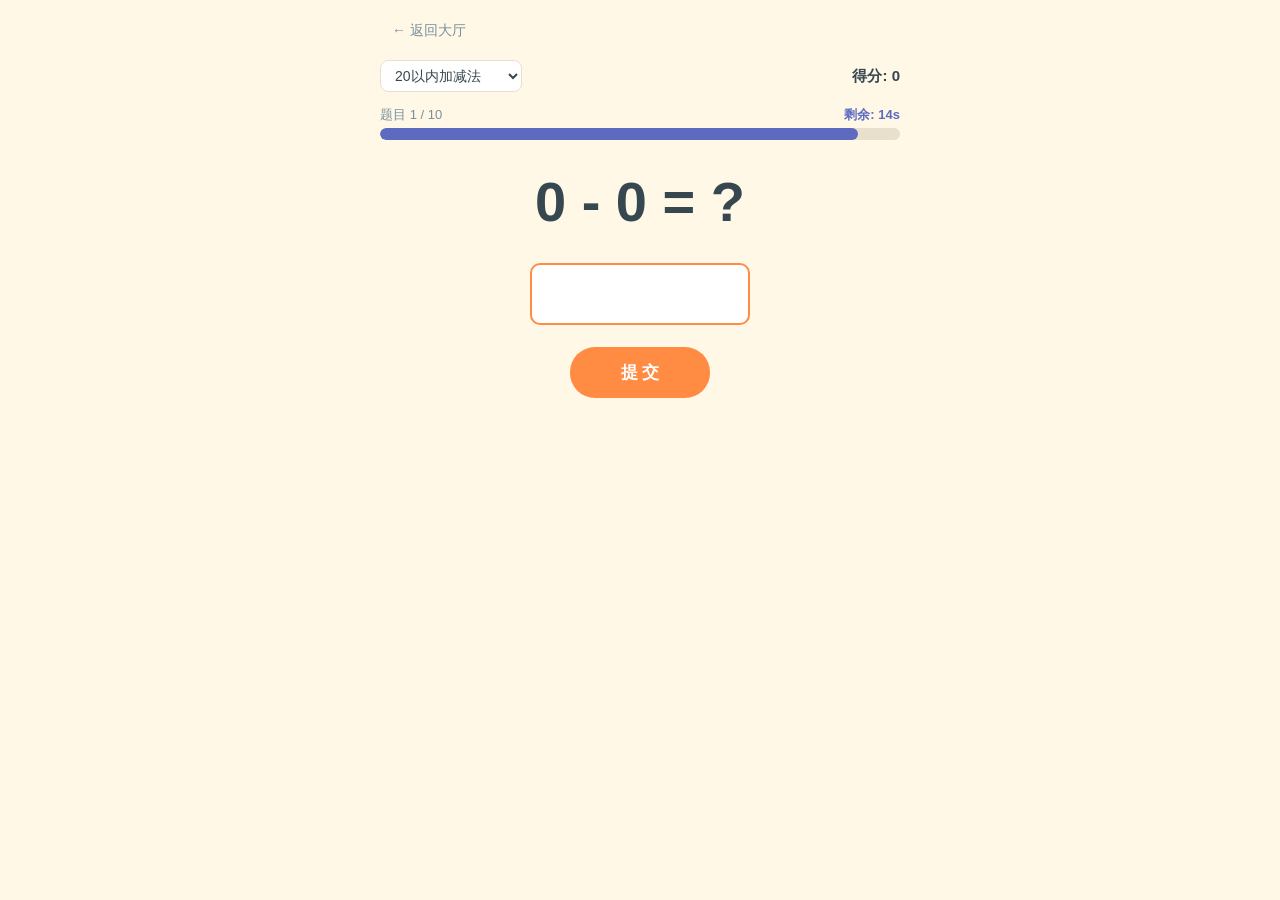
==== math-game/index.html @ 49f44d60 "refactor: restructure as multi-game web platform with shared framework" ====
<!DOCTYPE html>
<html lang="zh-CN">
<head>
<meta charset="UTF-8">
<meta name="viewport" content="width=device-width, initial-scale=1.0, maximum-scale=1.0, user-scalable=no, viewport-fit=cover">
<meta name="theme-color" content="#FFF8E7">
<title>20以内加减法</title>
<link rel="stylesheet" href="../assets/style.css">
<style>
  /* 数学游戏特有样式 */
  .num-input {
    font-family: "Comic Sans MS", "Segoe UI", "Microsoft YaHei UI", sans-serif;
  }
  .q-display {
    font-family: "Comic Sans MS", "Segoe UI", "Microsoft YaHei UI", sans-serif;
  }
</style>
</head>
<body>
  <div class="app">
    <div class="top">
      <a href="../index.html" class="back-btn">← 返回大厅</a>
    </div>
    <div class="top">
      <select id="modeSelect" class="mode-select">
        <option value="10以内加减法">10以内加减法</option>
        <option value="20以内加减法" selected>20以内加减法</option>
        <option value="20以内进位加法">20以内进位加法</option>
        <option value="20以内退位减法">20以内退位减法</option>
      </select>
      <div class="score-label">得分: <span id="score">0</span></div>
    </div>

    <div class="info">
      <div class="progress-info">题目 <span id="qIdx">1</span> / <span id="qTotal">10</span></div>
      <div class="time-info" id="timeInfo">剩余: 15s</div>
    </div>

    <div class="progress-bar">
      <div class="bar" id="bar"></div>
    </div>

    <div class="question q-display" id="question">17 + 3 = ?</div>

    <input id="answer" class="answer-input num-input" type="text" inputmode="numeric"
           autocomplete="off" pattern="[0-9]*" maxlength="3">

    <div class="submit-row">
      <button id="submitBtn" class="btn">提 交</button>
    </div>

    <div class="feedback" id="feedback"></div>

    <div class="bottom-row" id="bottomRow">
      <button id="restartBtn" class="btn green">再来一局</button>
      <button id="reviewBtn" class="btn blue">查看错题</button>
    </div>
  </div>

  <div class="modal-mask" id="modalMask">
    <div class="modal">
      <div class="modal-title" id="modalTitle">错题回顾</div>
      <div class="modal-list" id="modalList"></div>
      <div style="text-align:center;">
        <button id="modalCloseBtn" class="btn gray">关 闭</button>
      </div>
    </div>
  </div>

<script src="../assets/game.js"></script>
<script>
"use strict";

const Lib = window.GameLib;
const $ = Lib.$;
const randInt = Lib.randInt;
const AudioSystem = Lib.AudioSystem;
const FxSystem = Lib.FxSystem;
const TimerSystem = Lib.TimerSystem;
const ModalSystem = Lib.ModalSystem;
window.GameLib.bindGlobalEvents();

// ---- 数学游戏配置 ----
const CONFIG = {
  totalQuestions: 10,
  secondsPerQuestion: 15,
  scoreCorrect: 10,
  scoreBonusMax: 5,
};

const MODES = {
  "10以内加减法":   { max: 10, type: "any" },
  "20以内加减法":   { max: 20, type: "any" },
  "20以内进位加法": { max: 20, type: "carry_add" },
  "20以内退位减法": { max: 20, type: "borrow_sub" },
};

// ---- 状态 ----
const state = {
  mode: "20以内加减法",
  qIndex: 0,
  score: 0,
  currentAnswer: 0,
  currentQText: "",
  gameOver: false,
  wrongList: [],
  awaitingNext: false,
};

// ---- DOM ----
const modeSelect = $("modeSelect");
const scoreEl = $("score");
const qIdxEl = $("qIdx");
const qTotalEl = $("qTotal");
const timeInfo = $("timeInfo");
const bar = $("bar");
const questionEl = $("question");
const answerEl = $("answer");
const submitBtn = $("submitBtn");
const feedbackEl = $("feedback");
const bottomRow = $("bottomRow");
const restartBtn = $("restartBtn");
const reviewBtn = $("reviewBtn");
const modalMask = $("modalMask");
const modalTitle = $("modalTitle");
const modalList = $("modalList");
const modalCloseBtn = $("modalCloseBtn");

qTotalEl.textContent = CONFIG.totalQuestions;

// ---- 初始化特效与弹窗 ----
FxSystem.init(questionEl, answerEl);
ModalSystem.init(modalMask, modalTitle, modalList, modalCloseBtn);

// ---- 题目生成 ----
function genQuestion() {
  const cfg = MODES[state.mode];
  const maxN = cfg.max;
  const t = cfg.type;
  let a, b, ans, op;
  if (t === "any") {
    op = Math.random() < 0.5 ? "+" : "-";
    if (op === "+") {
      a = randInt(0, maxN);
      b = randInt(0, maxN - a);
      ans = a + b;
    } else {
      a = randInt(0, maxN);
      b = randInt(0, a);
      ans = a - b;
    }
  } else if (t === "carry_add") {
    a = randInt(1, 9);
    b = randInt(10 - a, 9);
    ans = a + b;
    op = "+";
  } else {
    const x = randInt(1, 8);
    a = 10 + x;
    b = randInt(x + 1, 9);
    ans = a - b;
    op = "-";
  }
  return { text: `${a} ${op} ${b} = ?`, answer: ans };
}

// ---- 游戏流程 ----
function newRound() {
  state.qIndex = 0;
  state.score = 0;
  state.wrongList = [];
  state.gameOver = false;
  state.awaitingNext = false;
  FxSystem.setGameOver(false);
  FxSystem.resetIdx();
  bottomRow.classList.remove("show");
  submitBtn.style.display = "";
  submitBtn.disabled = false;
  answerEl.disabled = false;
  updateScore();
  nextQuestion();
}

function nextQuestion() {
  if (state.qIndex >= CONFIG.totalQuestions) {
    finish();
    return;
  }
  state.qIndex++;
  qIdxEl.textContent = state.qIndex;
  feedbackEl.textContent = "";
  feedbackEl.className = "feedback";

  const q = genQuestion();
  state.currentQText = q.text;
  state.currentAnswer = q.answer;
  questionEl.textContent = q.text;
  questionEl.classList.remove("end-text");

  answerEl.value = "";
  answerEl.disabled = false;
  answerEl.className = "answer-input num-input";
  setTimeout(() => { if (!state.gameOver) answerEl.focus(); }, 50);

  timeInfo.classList.remove("warn", "blink");
  bar.style.width = "100%";
  bar.classList.remove("warn");

  TimerSystem.start(
    CONFIG.secondsPerQuestion,
    (left) => {
      const ratio = left / CONFIG.secondsPerQuestion;
      bar.style.width = (ratio * 100) + "%";
      timeInfo.textContent = `剩余: ${Math.ceil(left)}s`;
      if (left <= 5) {
        bar.classList.add("warn");
        timeInfo.classList.add("warn");
        timeInfo.classList.toggle("blink");
      } else {
        bar.classList.remove("warn");
        timeInfo.classList.remove("warn", "blink");
      }
    },
    () => timeout()
  );
}

function updateScore() { scoreEl.textContent = state.score; }

function submit() {
  if (state.gameOver || state.awaitingNext) return;
  const raw = answerEl.value.trim();
  if (raw === "") {
    feedbackEl.textContent = "请输入答案";
    feedbackEl.className = "feedback red";
    answerEl.focus();
    return;
  }
  if (!/^-?\d+$/.test(raw)) {
    feedbackEl.textContent = "请输入整数";
    feedbackEl.className = "feedback red";
    return;
  }
  const userAns = parseInt(raw, 10);

  TimerSystem.pause();
  state.awaitingNext = true;

  if (userAns === state.currentAnswer) {
    let bonus = 0;
    if (TimerSystem.remaining > 0) {
      bonus = Math.round(CONFIG.scoreBonusMax * (TimerSystem.remaining / CONFIG.secondsPerQuestion));
      bonus = Math.max(0, Math.min(CONFIG.scoreBonusMax, bonus));
    }
    const got = CONFIG.scoreCorrect + bonus;
    state.score += got;
    feedbackEl.textContent = `✅  正确!  +${got} 分`;
    feedbackEl.className = "feedback green";
    AudioSystem.correct();
    FxSystem.triggerCorrect();
  } else {
    feedbackEl.textContent = `❌  错误!  正确答案:${state.currentAnswer}`;
    feedbackEl.className = "feedback red";
    state.wrongList.push({
      q: state.currentQText,
      user: userAns,
      correct: state.currentAnswer,
    });
    AudioSystem.wrong();
    FxSystem.triggerWrong();
  }

  updateScore();
  answerEl.disabled = true;
  const resumeDelay = userAns === state.currentAnswer ? 1500 : 1800;
  setTimeout(() => {
    state.awaitingNext = false;
    nextQuestion();
  }, resumeDelay);
}

function timeout() {
  if (state.gameOver || state.awaitingNext) return;
  state.awaitingNext = true;
  feedbackEl.textContent = `⏰  超时!  正确答案:${state.currentAnswer}`;
  feedbackEl.className = "feedback red";
  state.wrongList.push({
    q: state.currentQText,
    user: null,
    correct: state.currentAnswer,
  });
  AudioSystem.wrong();
  FxSystem.triggerWrong();
  answerEl.disabled = true;
  setTimeout(() => {
    state.awaitingNext = false;
    nextQuestion();
  }, 1800);
}

function finish() {
  state.gameOver = true;
  FxSystem.setGameOver(true);
  TimerSystem.stop();
  FxSystem.clearAll();
  const full = CONFIG.totalQuestions * CONFIG.scoreCorrect;
  const percent = full ? Math.floor(state.score / full * 100) : 0;
  let comment;
  if (percent >= 90) comment = "太棒了!";
  else if (percent >= 60) comment = "不错,继续努力!";
  else comment = "加油,多练习会更好!";
  questionEl.textContent = "练习结束";
  questionEl.classList.add("end-text");
  feedbackEl.textContent = `总分 ${state.score} / ${full}    ${comment}`;
  feedbackEl.className = "feedback";
  timeInfo.textContent = "剩余: 0s";
  timeInfo.className = "time-info";
  bar.style.width = "0%";
  answerEl.disabled = true;
  submitBtn.style.display = "none";
  bottomRow.classList.add("show");
  reviewBtn.style.display = state.wrongList.length > 0 ? "" : "none";
}

// ---- 事件绑定 ----
submitBtn.addEventListener("click", () => { AudioSystem.ensure(); submit(); });
answerEl.addEventListener("keydown", (e) => {
  if (e.key === "Enter") {
    e.preventDefault();
    AudioSystem.ensure();
    submit();
  }
});
answerEl.addEventListener("input", (e) => {
  const v = e.target.value;
  const cleaned = v.replace(/[^\d]/g, "");
  if (v !== cleaned) e.target.value = cleaned;
});
modeSelect.addEventListener("change", () => {
  state.mode = modeSelect.value;
  newRound();
});
restartBtn.addEventListener("click", () => { AudioSystem.ensure(); newRound(); });
reviewBtn.addEventListener("click", () => ModalSystem.showWrong(state.wrongList));

// ---- 启动 ----
newRound();
</script>
</body>
</html>
---- assets/style.css ----
/* ============ 儿童启蒙小游戏 - 共享样式 ============ */
* { box-sizing: border-box; margin: 0; padding: 0; -webkit-tap-highlight-color: transparent; }
html, body {
  height: 100%;
  font-family: "Microsoft YaHei UI", "Segoe UI", "PingFang SC", "Hiragino Sans GB", sans-serif;
  background: #FFF8E7;
  color: #37474F;
  overflow: hidden;
  user-select: none;
  -webkit-user-select: none;
}
body {
  display: flex;
  flex-direction: column;
  align-items: center;
  min-height: 100vh;
  min-height: 100dvh;
  padding: env(safe-area-inset-top) 20px env(safe-area-inset-bottom);
}
.app {
  width: 100%;
  max-width: 520px;
  height: 100%;
  display: flex;
  flex-direction: column;
  padding: 8px 0;
}

/* 顶部:难度+得分 */
.top {
  display: flex;
  justify-content: space-between;
  align-items: center;
  margin-bottom: 6px;
}
.mode-select {
  font-family: inherit;
  font-size: 14px;
  padding: 6px 10px;
  border: 1px solid #E8E0CC;
  border-radius: 8px;
  background: #FFFFFF;
  color: #37474F;
  cursor: pointer;
  outline: none;
}
.score-label {
  font-size: 15px;
  font-weight: bold;
  color: #37474F;
}

/* 进度信息 */
.info {
  display: flex;
  justify-content: space-between;
  align-items: center;
  margin: 8px 0 4px;
  font-size: 13px;
}
.progress-info { color: #78909C; }
.time-info {
  color: #5C6BC0;
  font-weight: bold;
  transition: color 0.1s;
}
.time-info.warn { color: #F44336; }
.time-info.blink { color: #FFF8E7 !important; }

/* 进度条 */
.progress-bar {
  height: 12px;
  background: #E8E0CC;
  border-radius: 6px;
  overflow: hidden;
  margin-bottom: 24px;
}
.bar {
  height: 100%;
  background: #5C6BC0;
  border-radius: 6px;
  width: 100%;
  transition: width 0.15s linear, background 0.2s;
}
.bar.warn { background: #F44336; }

/* 题目 */
.question {
  font-family: "Comic Sans MS", "Segoe UI", "Microsoft YaHei UI", sans-serif;
  font-size: clamp(36px, 12vw, 56px);
  font-weight: bold;
  text-align: center;
  margin: 4px 0 28px;
  color: #37474F;
  min-height: 1.2em;
  line-height: 1.2;
}

/* 输入框 */
.answer-input {
  display: block;
  margin: 0 auto 22px;
  width: 70%;
  max-width: 220px;
  padding: 10px 12px;
  font-family: "Comic Sans MS", "Segoe UI", "Microsoft YaHei UI", sans-serif;
  font-size: clamp(24px, 7vw, 30px);
  text-align: center;
  border: 2px solid #E8E0CC;
  border-radius: 10px;
  background: #FFFFFF;
  color: #37474F;
  outline: none;
  transition: border-color 0.15s;
}
.answer-input:focus { border-color: #FF8C42; }
.answer-input.green { border-color: #4CAF50; }
.answer-input.red { border-color: #F44336; }

/* 按钮 */
.btn {
  display: inline-block;
  padding: 12px 32px;
  font-family: inherit;
  font-size: 16px;
  font-weight: bold;
  color: #FFFFFF;
  background: #FF8C42;
  border: none;
  border-radius: 25px;
  cursor: pointer;
  transition: background 0.12s, transform 0.08s;
  -webkit-appearance: none;
  appearance: none;
  min-width: 140px;
}
.btn:hover { background: #FF7A2E; }
.btn:active { background: #E6691C; transform: scale(0.96); }
.btn.green { background: #4CAF50; }
.btn.green:hover { background: #43A047; }
.btn.green:active { background: #388E3C; }
.btn.blue { background: #5C6BC0; }
.btn.blue:hover { background: #3F51B5; }
.btn.blue:active { background: #303F9F; }
.btn.gray { background: #78909C; }
.btn.gray:hover { background: #607D8B; }
.btn.gray:active { background: #546E7A; }
.btn[disabled] { opacity: 0.55; cursor: default; transform: none; }
.submit-row {
  display: flex;
  justify-content: center;
  margin-bottom: 16px;
}
.bottom-row {
  display: none;
  justify-content: center;
  gap: 16px;
  margin-top: 8px;
  flex-wrap: wrap;
}
.bottom-row.show { display: flex; }

/* 反馈 */
.feedback {
  text-align: center;
  font-size: 15px;
  font-weight: bold;
  min-height: 1.5em;
  color: #37474F;
}
.feedback.green { color: #4CAF50; }
.feedback.red { color: #F44336; }

/* 弹窗 */
.modal-mask {
  display: none;
  position: fixed;
  inset: 0;
  background: rgba(0, 0, 0, 0.45);
  z-index: 1000;
  align-items: center;
  justify-content: center;
  padding: 20px;
}
.modal-mask.show { display: flex; }
.modal {
  background: #FFF8E7;
  border-radius: 14px;
  padding: 18px 18px 16px;
  width: 100%;
  max-width: 420px;
  max-height: 80vh;
  overflow-y: auto;
}
.modal-title {
  font-size: 17px;
  font-weight: bold;
  text-align: center;
  margin-bottom: 12px;
  color: #37474F;
}
.modal-list { margin-bottom: 14px; }
.modal-item {
  padding: 8px 12px;
  border-radius: 6px;
  margin-bottom: 6px;
}
.modal-item:nth-child(odd) { background: #FFFFFF; }
.modal-item:nth-child(even) { background: #F5EFD8; }
.modal-item-q {
  font-size: 14px;
  font-weight: bold;
  color: #37474F;
}
.modal-item-a {
  font-size: 13px;
  color: #F44336;
  margin-top: 2px;
}

/* 特效 canvas */
#fxCanvas {
  position: fixed;
  inset: 0;
  width: 100vw;
  height: 100vh;
  pointer-events: none;
  z-index: 900;
  display: none;
}
#fxCanvas.show { display: block; }

/* 动画 */
.shake { animation: shake 0.6s ease; }
@keyframes shake {
  0%, 100% { transform: translateX(0); }
  10% { transform: translateX(-18px); }
  25% { transform: translateX(16px); }
  40% { transform: translateX(-12px); }
  55% { transform: translateX(10px); }
  70% { transform: translateX(-6px); }
  85% { transform: translateX(4px); }
}
.shake-small { animation: shakeSmall 0.55s ease; }
@keyframes shakeSmall {
  0%, 100% { transform: translateX(0); }
  15% { transform: translateX(-8px); }
  30% { transform: translateX(6px); }
  45% { transform: translateX(-5px); }
  60% { transform: translateX(4px); }
  80% { transform: translateX(-3px); }
}

/* 哭脸气泡 */
.bubble {
  position: absolute;
  background: #FFFFFF;
  border: 2px solid #F44336;
  border-radius: 50%;
  padding: 8px 14px;
  color: #F44336;
  font-weight: bold;
  font-size: 16px;
  pointer-events: none;
  z-index: 950;
  transform: translate(-50%, -100%);
}
.bubble::after {
  content: "";
  position: absolute;
  bottom: -10px;
  left: 50%;
  transform: translateX(-50%);
  border: 6px solid transparent;
  border-top-color: #F44336;
}

/* 大对勾 */
.big-check {
  position: fixed;
  top: 50%;
  left: 50%;
  transform: translate(-50%, -50%);
  font-size: 100px;
  color: #4CAF50;
  font-weight: bold;
  z-index: 950;
  pointer-events: none;
  animation: bounce 0.7s ease;
}
@keyframes bounce {
  0% { transform: translate(-50%, -50%) scale(0.3); }
  25% { transform: translate(-50%, -50%) scale(1.3); }
  50% { transform: translate(-50%, -50%) scale(0.85); }
  75% { transform: translate(-50%, -50%) scale(1.1); }
  100% { transform: translate(-50%, -50%) scale(1); }
}

/* 题目状态文字 */
.end-text { font-size: clamp(28px, 9vw, 40px); }

/* 首页游戏大厅卡片 */
.lobby {
  width: 100%;
  max-width: 520px;
  padding: 20px 0;
}
.lobby-title {
  text-align: center;
  font-size: clamp(24px, 7vw, 32px);
  font-weight: bold;
  color: #37474F;
  margin-bottom: 8px;
}
.lobby-sub {
  text-align: center;
  color: #78909C;
  font-size: 14px;
  margin-bottom: 28px;
}
.game-grid {
  display: grid;
  grid-template-columns: repeat(2, 1fr);
  gap: 16px;
  padding: 0 4px;
}
.game-card {
  display: flex;
  flex-direction: column;
  align-items: center;
  justify-content: center;
  padding: 28px 16px;
  background: #FFFFFF;
  border-radius: 16px;
  text-decoration: none;
  color: #37474F;
  box-shadow: 0 2px 12px rgba(180, 160, 120, 0.15);
  transition: transform 0.12s, box-shadow 0.12s;
  cursor: pointer;
  border: 2px solid transparent;
  min-height: 160px;
}
.game-card:hover {
  transform: translateY(-3px);
  box-shadow: 0 6px 20px rgba(180, 160, 120, 0.25);
  border-color: #FF8C42;
}
.game-card:active { transform: translateY(-1px); }
.game-card.disabled {
  opacity: 0.5;
  pointer-events: none;
  background: #F5EFD8;
}
.game-icon {
  font-size: 40px;
  margin-bottom: 10px;
}
.game-name {
  font-size: 16px;
  font-weight: bold;
  text-align: center;
  margin-bottom: 4px;
}
.game-desc {
  font-size: 12px;
  color: #78909C;
  text-align: center;
}
.back-btn {
  display: inline-flex;
  align-items: center;
  gap: 4px;
  padding: 6px 12px;
  font-size: 14px;
  color: #78909C;
  text-decoration: none;
  margin-bottom: 8px;
  border-radius: 8px;
  transition: background 0.1s;
}
.back-btn:hover { background: #F5EFD8; color: #37474F; }

/* 大屏适配 */
@media (min-width: 600px) {
  .app { padding: 16px 0; }
  .question { font-size: 56px; }
  .answer-input { font-size: 30px; padding: 12px 14px; }
  .btn { padding: 14px 40px; font-size: 17px; }
  .game-grid { grid-template-columns: repeat(3, 1fr); }
}
@media (min-width: 800px) {
  .game-grid { grid-template-columns: repeat(4, 1fr); }
}
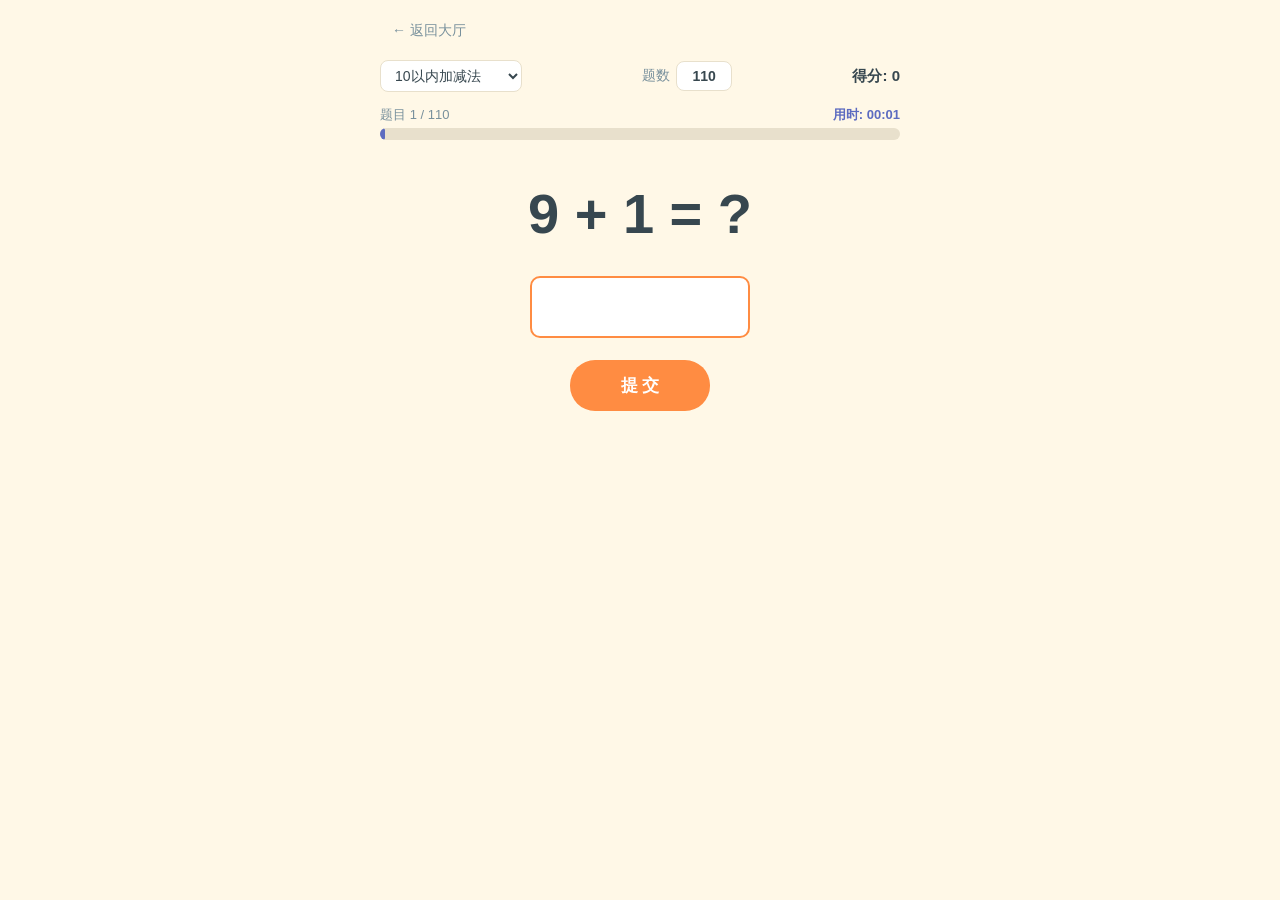
==== commit 8629b094: "20261109 修改网页版总时长、自定义题目数" ====
--- a/math-game/index.html
+++ b/math-game/index.html
@@ -14,6 +14,35 @@
   .q-display {
     font-family: "Comic Sans MS", "Segoe UI", "Microsoft YaHei UI", sans-serif;
   }
+  /* 题数自定义 */
+  .count-box {
+    display: flex;
+    align-items: center;
+    gap: 6px;
+    font-size: 14px;
+    color: #78909C;
+  }
+  .count-input {
+    width: 56px;
+    padding: 6px 4px;
+    font-family: inherit;
+    font-size: 14px;
+    font-weight: bold;
+    text-align: center;
+    color: #37474F;
+    background: #FFFFFF;
+    border: 1px solid #E8E0CC;
+    border-radius: 8px;
+    outline: none;
+  }
+  .count-input:focus { border-color: #FF8C42; }
+  .count-note {
+    font-size: 12px;
+    color: #FF8C42;
+    text-align: center;
+    min-height: 1.2em;
+    margin: -14px 0 12px;
+  }
 </style>
 </head>
 <body>
@@ -23,22 +52,29 @@
     </div>
     <div class="top">
       <select id="modeSelect" class="mode-select">
-        <option value="10以内加减法">10以内加减法</option>
-        <option value="20以内加减法" selected>20以内加减法</option>
+        <option value="10以内加减法" selected>10以内加减法</option>
+        <option value="20以内加减法">20以内加减法</option>
         <option value="20以内进位加法">20以内进位加法</option>
         <option value="20以内退位减法">20以内退位减法</option>
       </select>
+      <div class="count-box">
+        题数
+        <input id="countInput" class="count-input" type="text" inputmode="numeric"
+               autocomplete="off" pattern="[0-9]*" maxlength="3" value="110">
+      </div>
       <div class="score-label">得分: <span id="score">0</span></div>
     </div>
 
     <div class="info">
-      <div class="progress-info">题目 <span id="qIdx">1</span> / <span id="qTotal">10</span></div>
-      <div class="time-info" id="timeInfo">剩余: 15s</div>
+      <div class="progress-info">题目 <span id="qIdx">1</span> / <span id="qTotal">110</span></div>
+      <div class="time-info" id="timeInfo">用时: 00:00</div>
     </div>
 
     <div class="progress-bar">
-      <div class="bar" id="bar"></div>
-    </div>
+      <div class="bar" id="bar" style="width:0%"></div>
+    </div>
+
+    <div class="count-note" id="countNote"></div>
 
     <div class="question q-display" id="question">17 + 3 = ?</div>
 
@@ -82,10 +118,10 @@
 
 // ---- 数学游戏配置 ----
 const CONFIG = {
-  totalQuestions: 10,
-  secondsPerQuestion: 15,
+  defaultCount: 110,      // 默认题目数
+  minCount: 1,
+  maxCount: 999,
   scoreCorrect: 10,
-  scoreBonusMax: 5,
 };
 
 const MODES = {
@@ -97,7 +133,9 @@
 
 // ---- 状态 ----
 const state = {
-  mode: "20以内加减法",
+  mode: "10以内加减法",
+  total: 0,               // 本局实际题目数
+  questions: [],          // 本局题目(乱序、不重复)
   qIndex: 0,
   score: 0,
   currentAnswer: 0,
@@ -105,6 +143,9 @@
   gameOver: false,
   wrongList: [],
   awaitingNext: false,
+  startAt: 0,             // 本局开始时间戳(ms)
+  elapsedMs: 0,           // 本局已用时长(ms)
+  clockJob: null,         // 总时长刷新任务
 };
 
 // ---- DOM ----
@@ -125,47 +166,84 @@
 const modalTitle = $("modalTitle");
 const modalList = $("modalList");
 const modalCloseBtn = $("modalCloseBtn");
-
-qTotalEl.textContent = CONFIG.totalQuestions;
+const countInput = $("countInput");
+const countNote = $("countNote");
+
+// ---- 生成某模式的全部不重复题目池 ----
+function buildPool(modeName) {
+  const cfg = MODES[modeName];
+  const maxN = cfg.max;
+  const t = cfg.type;
+  const seen = new Set();
+  const pool = [];
+  function push(text, ans) {
+    if (seen.has(text)) return;
+    seen.add(text);
+    pool.push({ text: text, answer: ans });
+  }
+  if (t === "any") {
+    for (let a = 0; a <= maxN; a++) {
+      for (let b = 0; a + b <= maxN; b++) {
+        push(`${a} + ${b} = ?`, a + b);
+      }
+    }
+    for (let a = 0; a <= maxN; a++) {
+      for (let b = 0; b <= a; b++) {
+        push(`${a} - ${b} = ?`, a - b);
+      }
+    }
+  } else if (t === "carry_add") {
+    // 进位加法:两个一位数相加,和满十(即需进位)
+    for (let a = 1; a <= 9; a++) {
+      for (let b = 10 - a; b <= 9; b++) {
+        push(`${a} + ${b} = ?`, a + b);
+      }
+    }
+  } else {
+    // 退位减法:十几减一位数,个位不够减(即需退位)
+    for (let u = 0; u <= 9; u++) {
+      const a = 10 + u;
+      for (let b = u + 1; b <= 9; b++) {
+        push(`${a} - ${b} = ?`, a - b);
+      }
+    }
+  }
+  return pool;
+}
+
+// ---- 洗牌(Fisher-Yates) ----
+function shuffle(arr) {
+  const a = arr.slice();
+  for (let i = a.length - 1; i > 0; i--) {
+    const j = randInt(0, i);
+    const tmp = a[i]; a[i] = a[j]; a[j] = tmp;
+  }
+  return a;
+}
 
 // ---- 初始化特效与弹窗 ----
 FxSystem.init(questionEl, answerEl);
 ModalSystem.init(modalMask, modalTitle, modalList, modalCloseBtn);
 
-// ---- 题目生成 ----
-function genQuestion() {
-  const cfg = MODES[state.mode];
-  const maxN = cfg.max;
-  const t = cfg.type;
-  let a, b, ans, op;
-  if (t === "any") {
-    op = Math.random() < 0.5 ? "+" : "-";
-    if (op === "+") {
-      a = randInt(0, maxN);
-      b = randInt(0, maxN - a);
-      ans = a + b;
-    } else {
-      a = randInt(0, maxN);
-      b = randInt(0, a);
-      ans = a - b;
-    }
-  } else if (t === "carry_add") {
-    a = randInt(1, 9);
-    b = randInt(10 - a, 9);
-    ans = a + b;
-    op = "+";
-  } else {
-    const x = randInt(1, 8);
-    a = 10 + x;
-    b = randInt(x + 1, 9);
-    ans = a - b;
-    op = "-";
-  }
-  return { text: `${a} ${op} ${b} = ?`, answer: ans };
-}
-
 // ---- 游戏流程 ----
 function newRound() {
+  // 读取自定义题数
+  let n = parseInt(countInput.value, 10);
+  if (isNaN(n) || n < CONFIG.minCount) n = CONFIG.defaultCount;
+  if (n > CONFIG.maxCount) n = CONFIG.maxCount;
+
+  // 生成不重复题库,随机顺序,取前 n 道
+  const pool = buildPool(state.mode);
+  if (n > pool.length) {
+    countNote.textContent = `该模式共有 ${pool.length} 道不重复题目,已自动调整为 ${pool.length} 题`;
+    n = pool.length;
+  } else {
+    countNote.textContent = "";
+  }
+  countInput.value = n;
+
+  state.total = n;
+  state.questions = shuffle(pool).slice(0, n);
   state.qIndex = 0;
   state.score = 0;
   state.wrongList = [];
@@ -177,21 +255,23 @@
   submitBtn.style.display = "";
   submitBtn.disabled = false;
   answerEl.disabled = false;
+  qTotalEl.textContent = state.total;
   updateScore();
+  startClock();
   nextQuestion();
 }
 
 function nextQuestion() {
-  if (state.qIndex >= CONFIG.totalQuestions) {
+  if (state.qIndex >= state.total) {
     finish();
     return;
   }
+  const q = state.questions[state.qIndex];
   state.qIndex++;
   qIdxEl.textContent = state.qIndex;
   feedbackEl.textContent = "";
   feedbackEl.className = "feedback";
 
-  const q = genQuestion();
   state.currentQText = q.text;
   state.currentAnswer = q.answer;
   questionEl.textContent = q.text;
@@ -202,30 +282,42 @@
   answerEl.className = "answer-input num-input";
   setTimeout(() => { if (!state.gameOver) answerEl.focus(); }, 50);
 
-  timeInfo.classList.remove("warn", "blink");
-  bar.style.width = "100%";
-  bar.classList.remove("warn");
-
-  TimerSystem.start(
-    CONFIG.secondsPerQuestion,
-    (left) => {
-      const ratio = left / CONFIG.secondsPerQuestion;
-      bar.style.width = (ratio * 100) + "%";
-      timeInfo.textContent = `剩余: ${Math.ceil(left)}s`;
-      if (left <= 5) {
-        bar.classList.add("warn");
-        timeInfo.classList.add("warn");
-        timeInfo.classList.toggle("blink");
-      } else {
-        bar.classList.remove("warn");
-        timeInfo.classList.remove("warn", "blink");
-      }
-    },
-    () => timeout()
-  );
+  // 进度条按已作答题目占比显示
+  const ratio = state.total ? (state.qIndex / state.total) : 0;
+  bar.style.width = (ratio * 100) + "%";
 }
 
 function updateScore() { scoreEl.textContent = state.score; }
+
+// ---- 总用时计时 ----
+function fmtTime(ms) {
+  const total = Math.floor(ms / 1000);
+  const m = Math.floor(total / 60);
+  const s = total % 60;
+  return (m < 10 ? "0" + m : m) + ":" + (s < 10 ? "0" + s : s);
+}
+
+function startClock() {
+  stopClock();
+  state.startAt = Date.now();
+  state.elapsedMs = 0;
+  timeInfo.className = "time-info";
+  timeInfo.textContent = "用时: 00:00";
+  const tick = () => {
+    if (state.gameOver) return;
+    state.elapsedMs = Date.now() - state.startAt;
+    timeInfo.textContent = "用时: " + fmtTime(state.elapsedMs);
+    state.clockJob = setTimeout(tick, 500);
+  };
+  state.clockJob = setTimeout(tick, 500);
+}
+
+function stopClock() {
+  if (state.clockJob) {
+    clearTimeout(state.clockJob);
+    state.clockJob = null;
+  }
+}
 
 function submit() {
   if (state.gameOver || state.awaitingNext) return;
@@ -243,18 +335,11 @@
   }
   const userAns = parseInt(raw, 10);
 
-  TimerSystem.pause();
   state.awaitingNext = true;
 
   if (userAns === state.currentAnswer) {
-    let bonus = 0;
-    if (TimerSystem.remaining > 0) {
-      bonus = Math.round(CONFIG.scoreBonusMax * (TimerSystem.remaining / CONFIG.secondsPerQuestion));
-      bonus = Math.max(0, Math.min(CONFIG.scoreBonusMax, bonus));
-    }
-    const got = CONFIG.scoreCorrect + bonus;
-    state.score += got;
-    feedbackEl.textContent = `✅  正确!  +${got} 分`;
+    state.score += CONFIG.scoreCorrect;
+    feedbackEl.textContent = `✅  正确!  +${CONFIG.scoreCorrect} 分`;
     feedbackEl.className = "feedback green";
     AudioSystem.correct();
     FxSystem.triggerCorrect();
@@ -272,50 +357,37 @@
 
   updateScore();
   answerEl.disabled = true;
-  const resumeDelay = userAns === state.currentAnswer ? 1500 : 1800;
+  const resumeDelay = userAns === state.currentAnswer ? 1000 : 1800;
   setTimeout(() => {
     state.awaitingNext = false;
     nextQuestion();
   }, resumeDelay);
 }
 
-function timeout() {
-  if (state.gameOver || state.awaitingNext) return;
-  state.awaitingNext = true;
-  feedbackEl.textContent = `⏰  超时!  正确答案:${state.currentAnswer}`;
-  feedbackEl.className = "feedback red";
-  state.wrongList.push({
-    q: state.currentQText,
-    user: null,
-    correct: state.currentAnswer,
-  });
-  AudioSystem.wrong();
-  FxSystem.triggerWrong();
-  answerEl.disabled = true;
-  setTimeout(() => {
-    state.awaitingNext = false;
-    nextQuestion();
-  }, 1800);
-}
-
 function finish() {
   state.gameOver = true;
   FxSystem.setGameOver(true);
-  TimerSystem.stop();
+  stopClock();
+  // 定格最终用时
+  state.elapsedMs = Date.now() - state.startAt;
+  const durationStr = fmtTime(state.elapsedMs);
   FxSystem.clearAll();
-  const full = CONFIG.totalQuestions * CONFIG.scoreCorrect;
+  const full = state.total * CONFIG.scoreCorrect;
   const percent = full ? Math.floor(state.score / full * 100) : 0;
+  const rightCount = state.total - state.wrongList.length;
   let comment;
   if (percent >= 90) comment = "太棒了!";
   else if (percent >= 60) comment = "不错,继续努力!";
   else comment = "加油,多练习会更好!";
   questionEl.textContent = "练习结束";
   questionEl.classList.add("end-text");
-  feedbackEl.textContent = `总分 ${state.score} / ${full}    ${comment}`;
+  feedbackEl.innerHTML =
+    `总分 ${state.score} / ${full}    ${comment}<br>` +
+    `答对 ${rightCount} / ${state.total}    总用时 ${durationStr}`;
   feedbackEl.className = "feedback";
-  timeInfo.textContent = "剩余: 0s";
+  timeInfo.textContent = "用时: " + durationStr;
   timeInfo.className = "time-info";
-  bar.style.width = "0%";
+  bar.style.width = "100%";
   answerEl.disabled = true;
   submitBtn.style.display = "none";
   bottomRow.classList.add("show");
@@ -340,6 +412,21 @@
   state.mode = modeSelect.value;
   newRound();
 });
+// 题数输入:只允许数字;回车或失焦时以新题数开始新一局
+countInput.addEventListener("input", (e) => {
+  const v = e.target.value;
+  const cleaned = v.replace(/[^\d]/g, "");
+  if (v !== cleaned) e.target.value = cleaned;
+});
+countInput.addEventListener("keydown", (e) => {
+  if (e.key === "Enter") {
+    e.preventDefault();
+    // 失焦触发 change 事件,由 change 统一重开一局
+    countInput.blur();
+    answerEl.focus();
+  }
+});
+countInput.addEventListener("change", () => { newRound(); });
 restartBtn.addEventListener("click", () => { AudioSystem.ensure(); newRound(); });
 reviewBtn.addEventListener("click", () => ModalSystem.showWrong(state.wrongList));
 
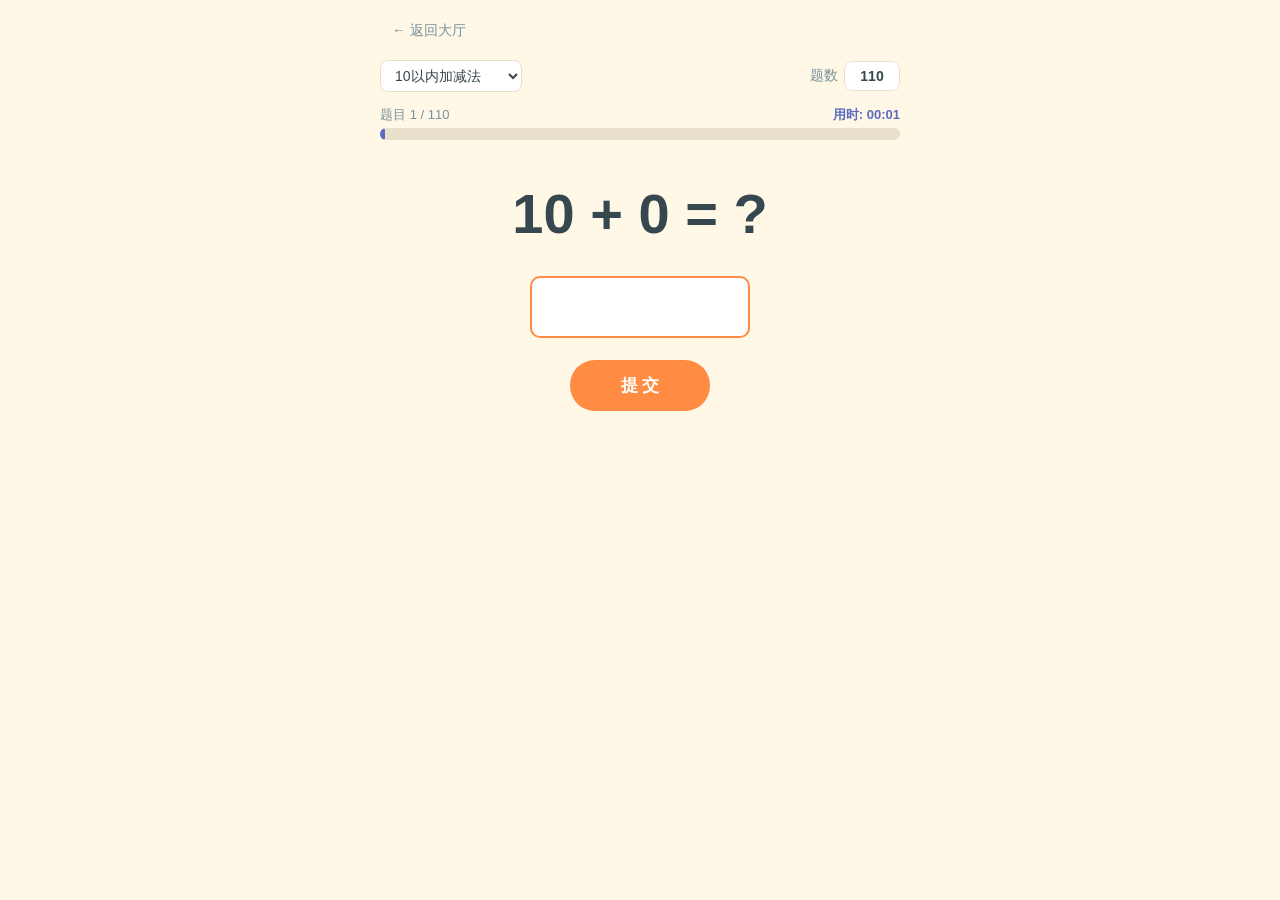
==== commit 093b1551: "Update index.html" ====
--- a/math-game/index.html
+++ b/math-game/index.html
@@ -62,7 +62,6 @@
         <input id="countInput" class="count-input" type="text" inputmode="numeric"
                autocomplete="off" pattern="[0-9]*" maxlength="3" value="110">
       </div>
-      <div class="score-label">得分: <span id="score">0</span></div>
     </div>
 
     <div class="info">
@@ -121,7 +120,6 @@
   defaultCount: 110,      // 默认题目数
   minCount: 1,
   maxCount: 999,
-  scoreCorrect: 10,
 };
 
 const MODES = {
@@ -137,11 +135,12 @@
   total: 0,               // 本局实际题目数
   questions: [],          // 本局题目(乱序、不重复)
   qIndex: 0,
-  score: 0,
+  retries: 0,             // 当前题目答错次数
+  wrongTimes: 0,          // 本局累计答错次数
   currentAnswer: 0,
   currentQText: "",
   gameOver: false,
-  wrongList: [],
+  wrongList: [],          // 需要重做的题(首次答错)
   awaitingNext: false,
   startAt: 0,             // 本局开始时间戳(ms)
   elapsedMs: 0,           // 本局已用时长(ms)
@@ -150,7 +149,6 @@
 
 // ---- DOM ----
 const modeSelect = $("modeSelect");
-const scoreEl = $("score");
 const qIdxEl = $("qIdx");
 const qTotalEl = $("qTotal");
 const timeInfo = $("timeInfo");
@@ -245,7 +243,8 @@
   state.total = n;
   state.questions = shuffle(pool).slice(0, n);
   state.qIndex = 0;
-  state.score = 0;
+  state.retries = 0;
+  state.wrongTimes = 0;
   state.wrongList = [];
   state.gameOver = false;
   state.awaitingNext = false;
@@ -256,7 +255,6 @@
   submitBtn.disabled = false;
   answerEl.disabled = false;
   qTotalEl.textContent = state.total;
-  updateScore();
   startClock();
   nextQuestion();
 }
@@ -286,8 +284,6 @@
   const ratio = state.total ? (state.qIndex / state.total) : 0;
   bar.style.width = (ratio * 100) + "%";
 }
-
-function updateScore() { scoreEl.textContent = state.score; }
 
 // ---- 总用时计时 ----
 function fmtTime(ms) {
@@ -335,31 +331,38 @@
   }
   const userAns = parseInt(raw, 10);
 
-  state.awaitingNext = true;
-
-  if (userAns === state.currentAnswer) {
-    state.score += CONFIG.scoreCorrect;
-    feedbackEl.textContent = `✅  正确!  +${CONFIG.scoreCorrect} 分`;
-    feedbackEl.className = "feedback green";
-    AudioSystem.correct();
-    FxSystem.triggerCorrect();
-  } else {
-    feedbackEl.textContent = `❌  错误!  正确答案:${state.currentAnswer}`;
+  if (userAns !== state.currentAnswer) {
+    // 答错:只提醒,不提交,清空让用户重答
+    state.wrongTimes++;
+    if (state.retries === 0) {
+      // 首次答错记录到错题本
+      state.wrongList.push({
+        q: state.currentQText,
+        user: userAns,
+        correct: state.currentAnswer,
+      });
+    }
+    state.retries++;
+    feedbackEl.textContent = "❌  答案不对,再想想~";
     feedbackEl.className = "feedback red";
-    state.wrongList.push({
-      q: state.currentQText,
-      user: userAns,
-      correct: state.currentAnswer,
-    });
     AudioSystem.wrong();
     FxSystem.triggerWrong();
-  }
-
-  updateScore();
+    answerEl.value = "";
+    answerEl.focus();
+    return;
+  }
+
+  // 答对:提交,进入下一题
+  state.awaitingNext = true;
+  feedbackEl.textContent = "✅  正确!";
+  feedbackEl.className = "feedback green";
+  AudioSystem.correct();
+  FxSystem.triggerCorrect();
   answerEl.disabled = true;
-  const resumeDelay = userAns === state.currentAnswer ? 1000 : 1800;
+  const resumeDelay = 1000;
   setTimeout(() => {
     state.awaitingNext = false;
+    state.retries = 0;
     nextQuestion();
   }, resumeDelay);
 }
@@ -372,9 +375,8 @@
   state.elapsedMs = Date.now() - state.startAt;
   const durationStr = fmtTime(state.elapsedMs);
   FxSystem.clearAll();
-  const full = state.total * CONFIG.scoreCorrect;
-  const percent = full ? Math.floor(state.score / full * 100) : 0;
-  const rightCount = state.total - state.wrongList.length;
+  const firstRight = state.total - state.wrongList.length;
+  const percent = state.total ? Math.floor(firstRight / state.total * 100) : 0;
   let comment;
   if (percent >= 90) comment = "太棒了!";
   else if (percent >= 60) comment = "不错,继续努力!";
@@ -382,8 +384,8 @@
   questionEl.textContent = "练习结束";
   questionEl.classList.add("end-text");
   feedbackEl.innerHTML =
-    `总分 ${state.score} / ${full}    ${comment}<br>` +
-    `答对 ${rightCount} / ${state.total}    总用时 ${durationStr}`;
+    `一次答对 ${firstRight} / ${state.total}(${percent}%)    ${comment}<br>` +
+    `答错次数 ${state.wrongTimes}    总用时 ${durationStr}`;
   feedbackEl.className = "feedback";
   timeInfo.textContent = "用时: " + durationStr;
   timeInfo.className = "time-info";
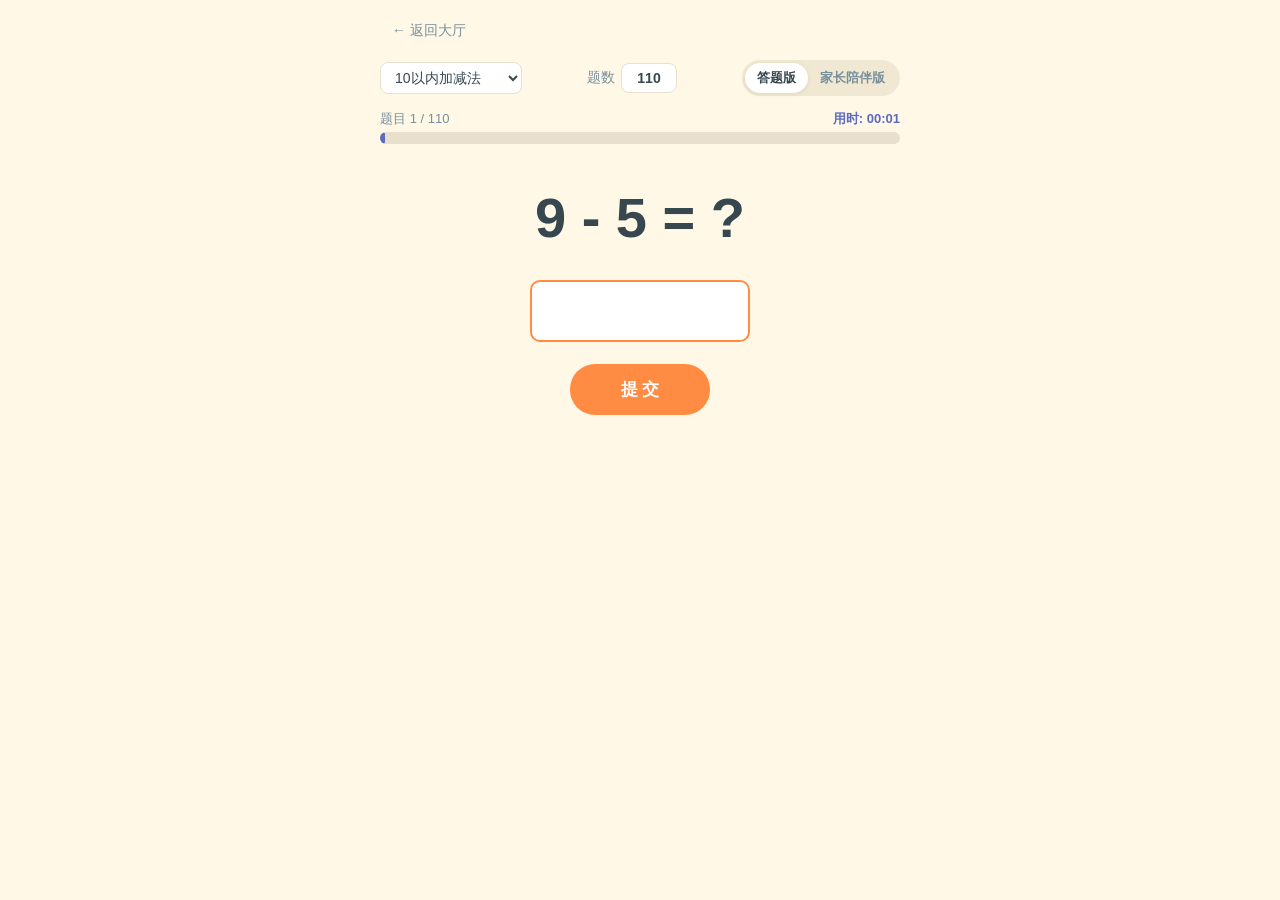
==== commit a91094e7: "2026.11.10增加家长陪伴版" ====
--- a/math-game/index.html
+++ b/math-game/index.html
@@ -43,6 +43,45 @@
     min-height: 1.2em;
     margin: -14px 0 12px;
   }
+  /* 答题版 / 家长陪伴版 分段切换 */
+  .top-controls { flex-wrap: wrap; gap: 8px; }
+  .seg {
+    display: inline-flex;
+    background: #F0E8D2;
+    border-radius: 18px;
+    padding: 3px;
+  }
+  .seg-btn {
+    font-family: inherit;
+    font-size: 13px;
+    font-weight: bold;
+    color: #78909C;
+    background: transparent;
+    border: none;
+    border-radius: 15px;
+    padding: 6px 12px;
+    cursor: pointer;
+    transition: background 0.12s, color 0.12s;
+    white-space: nowrap;
+  }
+  .seg-btn.active {
+    background: #FFFFFF;
+    color: #37474F;
+    box-shadow: 0 1px 4px rgba(180, 160, 120, 0.25);
+  }
+  /* 家长陪伴版:隐藏输入框,放大算式并垂直居中 */
+  .app.parent-mode .question {
+    font-size: clamp(44px, 14vw, 68px);
+    margin: 0;
+    flex: 1;
+    display: flex;
+    align-items: center;
+    justify-content: center;
+  }
+  .app.parent-mode .submit-row { margin-bottom: 28px; }
+  .app.parent-mode .question.end-text {
+    font-size: clamp(28px, 9vw, 40px);
+  }
 </style>
 </head>
 <body>
@@ -50,7 +89,7 @@
     <div class="top">
       <a href="../index.html" class="back-btn">← 返回大厅</a>
     </div>
-    <div class="top">
+    <div class="top top-controls">
       <select id="modeSelect" class="mode-select">
         <option value="10以内加减法" selected>10以内加减法</option>
         <option value="20以内加减法">20以内加减法</option>
@@ -62,6 +101,10 @@
         <input id="countInput" class="count-input" type="text" inputmode="numeric"
                autocomplete="off" pattern="[0-9]*" maxlength="3" value="110">
       </div>
+      <div class="seg" id="playSeg">
+        <button id="segAnswer" class="seg-btn active" type="button">答题版</button>
+        <button id="segParent" class="seg-btn" type="button">家长陪伴版</button>
+      </div>
     </div>
 
     <div class="info">
@@ -132,6 +175,7 @@
 // ---- 状态 ----
 const state = {
   mode: "10以内加减法",
+  playMode: "answer",     // "answer"=答题版 | "parent"=家长陪伴版
   total: 0,               // 本局实际题目数
   questions: [],          // 本局题目(乱序、不重复)
   qIndex: 0,
@@ -166,6 +210,19 @@
 const modalCloseBtn = $("modalCloseBtn");
 const countInput = $("countInput");
 const countNote = $("countNote");
+const segAnswer = $("segAnswer");
+const segParent = $("segParent");
+const appEl = document.querySelector(".app");
+
+// 切换 答题版 / 家长陪伴版 的界面表现
+function applyPlayMode() {
+  const parent = state.playMode === "parent";
+  appEl.classList.toggle("parent-mode", parent);
+  segAnswer.classList.toggle("active", !parent);
+  segParent.classList.toggle("active", parent);
+  submitBtn.textContent = parent ? "下一题 →" : "提 交";
+  answerEl.style.display = parent ? "none" : "";
+}
 
 // ---- 生成某模式的全部不重复题目池 ----
 function buildPool(modeName) {
@@ -250,6 +307,7 @@
   state.awaitingNext = false;
   FxSystem.setGameOver(false);
   FxSystem.resetIdx();
+  applyPlayMode();
   bottomRow.classList.remove("show");
   submitBtn.style.display = "";
   submitBtn.disabled = false;
@@ -272,13 +330,18 @@
 
   state.currentQText = q.text;
   state.currentAnswer = q.answer;
-  questionEl.textContent = q.text;
+  // 家长陪伴版只出示算式本身,去掉末尾的 "= ?"
+  questionEl.textContent = state.playMode === "parent"
+    ? q.text.replace(/\s*=\s*\?\s*$/, "")
+    : q.text;
   questionEl.classList.remove("end-text");
 
   answerEl.value = "";
   answerEl.disabled = false;
   answerEl.className = "answer-input num-input";
-  setTimeout(() => { if (!state.gameOver) answerEl.focus(); }, 50);
+  if (state.playMode !== "parent") {
+    setTimeout(() => { if (!state.gameOver) answerEl.focus(); }, 50);
+  }
 
   // 进度条按已作答题目占比显示
   const ratio = state.total ? (state.qIndex / state.total) : 0;
@@ -317,6 +380,13 @@
 
 function submit() {
   if (state.gameOver || state.awaitingNext) return;
+
+  // 家长陪伴版:系统不判定,直接下一题
+  if (state.playMode === "parent") {
+    nextQuestion();
+    return;
+  }
+
   const raw = answerEl.value.trim();
   if (raw === "") {
     feedbackEl.textContent = "请输入答案";
@@ -375,17 +445,22 @@
   state.elapsedMs = Date.now() - state.startAt;
   const durationStr = fmtTime(state.elapsedMs);
   FxSystem.clearAll();
-  const firstRight = state.total - state.wrongList.length;
-  const percent = state.total ? Math.floor(firstRight / state.total * 100) : 0;
-  let comment;
-  if (percent >= 90) comment = "太棒了!";
-  else if (percent >= 60) comment = "不错,继续努力!";
-  else comment = "加油,多练习会更好!";
   questionEl.textContent = "练习结束";
   questionEl.classList.add("end-text");
-  feedbackEl.innerHTML =
-    `一次答对 ${firstRight} / ${state.total}(${percent}%)    ${comment}<br>` +
-    `答错次数 ${state.wrongTimes}    总用时 ${durationStr}`;
+  if (state.playMode === "parent") {
+    // 家长陪伴版:无判定统计,只列题数和总用时
+    feedbackEl.innerHTML = `共 ${state.total} 道题 · 总用时 ${durationStr}`;
+  } else {
+    const firstRight = state.total - state.wrongList.length;
+    const percent = state.total ? Math.floor(firstRight / state.total * 100) : 0;
+    let comment;
+    if (percent >= 90) comment = "太棒了!";
+    else if (percent >= 60) comment = "不错,继续努力!";
+    else comment = "加油,多练习会更好!";
+    feedbackEl.innerHTML =
+      `一次答对 ${firstRight} / ${state.total}(${percent}%)    ${comment}<br>` +
+      `答错次数 ${state.wrongTimes}    总用时 ${durationStr}`;
+  }
   feedbackEl.className = "feedback";
   timeInfo.textContent = "用时: " + durationStr;
   timeInfo.className = "time-info";
@@ -393,7 +468,28 @@
   answerEl.disabled = true;
   submitBtn.style.display = "none";
   bottomRow.classList.add("show");
-  reviewBtn.style.display = state.wrongList.length > 0 ? "" : "none";
+  if (state.playMode === "parent") {
+    reviewBtn.textContent = "查看题目列表";
+    reviewBtn.style.display = "";
+  } else {
+    reviewBtn.textContent = "查看错题";
+    reviewBtn.style.display = state.wrongList.length > 0 ? "" : "none";
+  }
+}
+
+// 家长陪伴版:按出题顺序列出本局全部算式及答案
+function showAllQuestions() {
+  modalTitle.textContent = "题目列表  (共 " + state.questions.length + " 题)";
+  modalList.innerHTML = "";
+  state.questions.forEach((q, i) => {
+    const div = document.createElement("div");
+    div.className = "modal-item";
+    div.innerHTML =
+      '<div class="modal-item-q">' + (i + 1) + '.  ' + q.text.replace(/\s*=\s*\?\s*$/, "") + '</div>' +
+      '<div class="modal-item-a" style="color:#4CAF50;">答案: ' + q.answer + '</div>';
+    modalList.appendChild(div);
+  });
+  modalMask.classList.add("show");
 }
 
 // ---- 事件绑定 ----
@@ -430,7 +526,31 @@
 });
 countInput.addEventListener("change", () => { newRound(); });
 restartBtn.addEventListener("click", () => { AudioSystem.ensure(); newRound(); });
-reviewBtn.addEventListener("click", () => ModalSystem.showWrong(state.wrongList));
+reviewBtn.addEventListener("click", () => {
+  if (state.playMode === "parent") showAllQuestions();
+  else ModalSystem.showWrong(state.wrongList);
+});
+// 分段控件:切换答题版/家长陪伴版,立即重开一局
+segAnswer.addEventListener("click", () => {
+  if (state.playMode === "answer") return;
+  state.playMode = "answer";
+  newRound();
+});
+segParent.addEventListener("click", () => {
+  if (state.playMode === "parent") return;
+  state.playMode = "parent";
+  newRound();
+});
+// 家长陪伴版没有输入框,回车键直接下一题(电脑端快速过题)
+// 注意:焦点在按钮上时回车会触发按钮原生 click,此处跳过避免重复前进;
+// 焦点在题数输入框时回车用于重开一局,同样跳过。
+document.addEventListener("keydown", (e) => {
+  if (e.key !== "Enter" || state.playMode !== "parent") return;
+  const el = document.activeElement;
+  if (el === countInput || (el && el.tagName === "BUTTON")) return;
+  e.preventDefault();
+  submit();
+});
 
 // ---- 启动 ----
 newRound();
